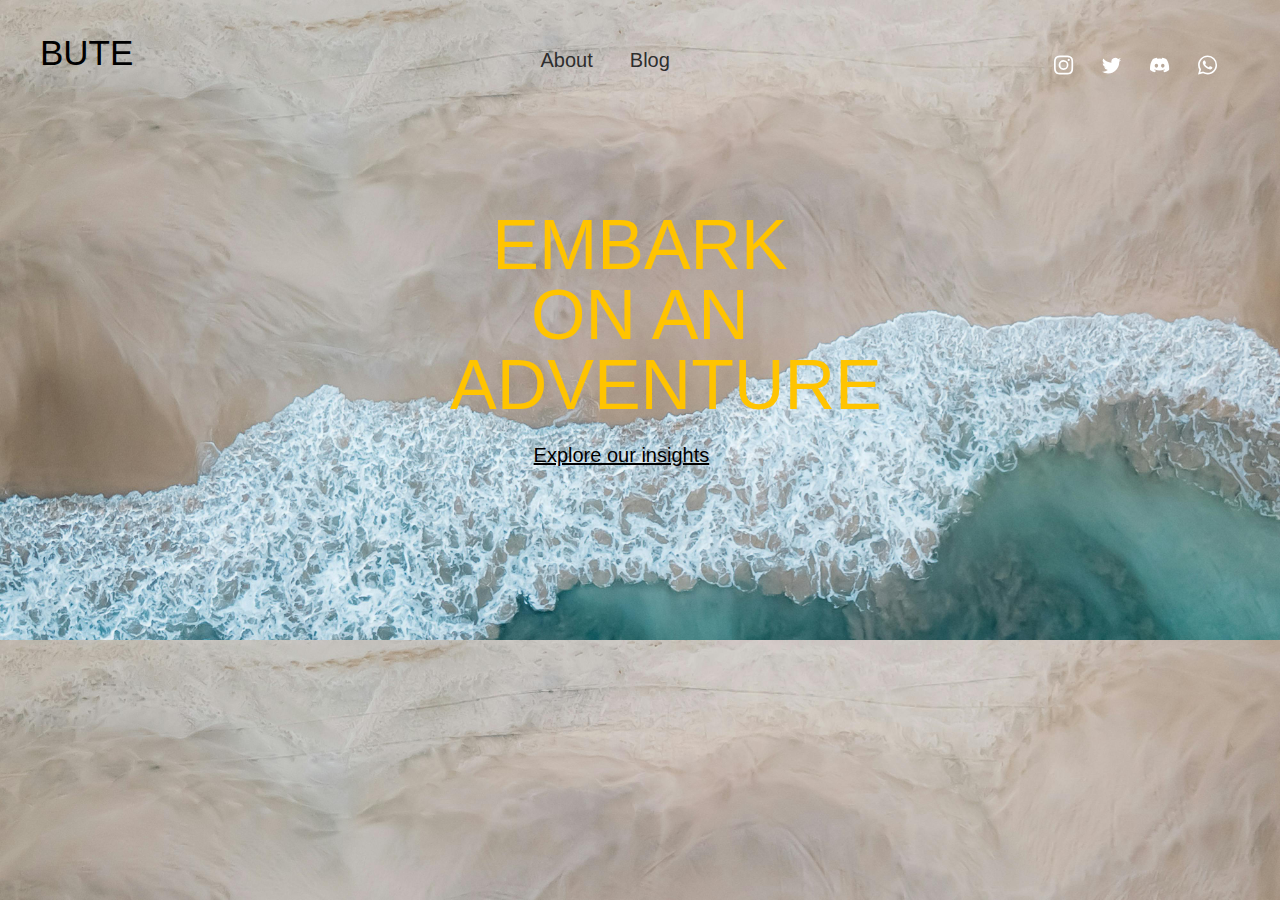
==== index.html @ 0e5b1144 "Initial commit" ====
<!DOCTYPE html>
<html lang="en">
  <head>
    <meta charset="UTF-8" />
    <meta http-equiv="X-UA-Compatible" content="IE=edge" />
    <meta name="viewport" content="width=device-width, initial-scale=1.0" />
    <title>Home</title>
    <link rel="stylesheet" href="home/styles/styles.css" />
  </head>
  <body>
    <header>
      <nav>
        <p>BUTE</p>

        <ul>
          <li><a href="#">About</a></li>
          <li><a href="#">Blog</a></li>
        </ul>
        <div class="card">
          <a class="social-link1">
            <svg
              viewBox="0 0 16 16"
              class="bi bi-instagram"
              fill="currentColor"
              height="12"
              width="12"
              xmlns="http://www.w3.org/2000/svg"
              style="color: white"
            >
              <path
                fill="white"
                d="M8 0C5.829 0 5.556.01 4.703.048 3.85.088 3.269.222 2.76.42a3.917 3.917 0 0 0-1.417.923A3.927 3.927 0 0 0 .42 2.76C.222 3.268.087 3.85.048 4.7.01 5.555 0 5.827 0 8.001c0 2.172.01 2.444.048 3.297.04.852.174 1.433.372 1.942.205.526.478.972.923 1.417.444.445.89.719 1.416.923.51.198 1.09.333 1.942.372C5.555 15.99 5.827 16 8 16s2.444-.01 3.298-.048c.851-.04 1.434-.174 1.943-.372a3.916 3.916 0 0 0 1.416-.923c.445-.445.718-.891.923-1.417.197-.509.332-1.09.372-1.942C15.99 10.445 16 10.173 16 8s-.01-2.445-.048-3.299c-.04-.851-.175-1.433-.372-1.941a3.926 3.926 0 0 0-.923-1.417A3.911 3.911 0 0 0 13.24.42c-.51-.198-1.092-.333-1.943-.372C10.443.01 10.172 0 7.998 0h.003zm-.717 1.442h.718c2.136 0 2.389.007 3.232.046.78.035 1.204.166 1.486.275.373.145.64.319.92.599.28.28.453.546.598.92.11.281.24.705.275 1.485.039.843.047 1.096.047 3.231s-.008 2.389-.047 3.232c-.035.78-.166 1.203-.275 1.485a2.47 2.47 0 0 1-.599.919c-.28.28-.546.453-.92.598-.28.11-.704.24-1.485.276-.843.038-1.096.047-3.232.047s-2.39-.009-3.233-.047c-.78-.036-1.203-.166-1.485-.276a2.478 2.478 0 0 1-.92-.598 2.48 2.48 0 0 1-.6-.92c-.109-.281-.24-.705-.275-1.485-.038-.843-.046-1.096-.046-3.233 0-2.136.008-2.388.046-3.231.036-.78.166-1.204.276-1.486.145-.373.319-.64.599-.92.28-.28.546-.453.92-.598.282-.11.705-.24 1.485-.276.738-.034 1.024-.044 2.515-.045v.002zm4.988 1.328a.96.96 0 1 0 0 1.92.96.96 0 0 0 0-1.92zm-4.27 1.122a4.109 4.109 0 1 0 0 8.217 4.109 4.109 0 0 0 0-8.217zm0 1.441a2.667 2.667 0 1 1 0 5.334 2.667 2.667 0 0 1 0-5.334z"
              ></path>
            </svg>
          </a>
          <a class="social-link2">
            <svg
              viewBox="0 0 16 16"
              class="bi bi-twitter"
              fill="currentColor"
              height="12"
              width="12"
              xmlns="http://www.w3.org/2000/svg"
              style="color: white"
            >
              <path
                fill="white"
                d="M5.026 15c6.038 0 9.341-5.003 9.341-9.334 0-.14 0-.282-.006-.422A6.685 6.685 0 0 0 16 3.542a6.658 6.658 0 0 1-1.889.518 3.301 3.301 0 0 0 1.447-1.817 6.533 6.533 0 0 1-2.087.793A3.286 3.286 0 0 0 7.875 6.03a9.325 9.325 0 0 1-6.767-3.429 3.289 3.289 0 0 0 1.018 4.382A3.323 3.323 0 0 1 .64 6.575v.045a3.288 3.288 0 0 0 2.632 3.218 3.203 3.203 0 0 1-.865.115 3.23 3.23 0 0 1-.614-.057 3.283 3.283 0 0 0 3.067 2.277A6.588 6.588 0 0 1 .78 13.58a6.32 6.32 0 0 1-.78-.045A9.344 9.344 0 0 0 5.026 15z"
              ></path>
            </svg>
          </a>
          <a class="social-link3">
            <svg
              viewBox="0 0 16 16"
              class="bi bi-discord"
              fill="currentColor"
              height="12"
              width="12"
              xmlns="http://www.w3.org/2000/svg"
              style="color: white"
            >
              <path
                fill="white"
                d="M13.545 2.907a13.227 13.227 0 0 0-3.257-1.011.05.05 0 0 0-.052.025c-.141.25-.297.577-.406.833a12.19 12.19 0 0 0-3.658 0 8.258 8.258 0 0 0-.412-.833.051.051 0 0 0-.052-.025c-1.125.194-2.22.534-3.257 1.011a.041.041 0 0 0-.021.018C.356 6.024-.213 9.047.066 12.032c.001.014.01.028.021.037a13.276 13.276 0 0 0 3.995 2.02.05.05 0 0 0 .056-.019c.308-.42.582-.863.818-1.329a.05.05 0 0 0-.01-.059.051.051 0 0 0-.018-.011 8.875 8.875 0 0 1-1.248-.595.05.05 0 0 1-.02-.066.051.051 0 0 1 .015-.019c.084-.063.168-.129.248-.195a.05.05 0 0 1 .051-.007c2.619 1.196 5.454 1.196 8.041 0a.052.052 0 0 1 .053.007c.08.066.164.132.248.195a.051.051 0 0 1-.004.085 8.254 8.254 0 0 1-1.249.594.05.05 0 0 0-.03.03.052.052 0 0 0 .003.041c.24.465.515.909.817 1.329a.05.05 0 0 0 .056.019 13.235 13.235 0 0 0 4.001-2.02.049.049 0 0 0 .021-.037c.334-3.451-.559-6.449-2.366-9.106a.034.034 0 0 0-.02-.019Zm-8.198 7.307c-.789 0-1.438-.724-1.438-1.612 0-.889.637-1.613 1.438-1.613.807 0 1.45.73 1.438 1.613 0 .888-.637 1.612-1.438 1.612Zm5.316 0c-.788 0-1.438-.724-1.438-1.612 0-.889.637-1.613 1.438-1.613.807 0 1.451.73 1.438 1.613 0 .888-.631 1.612-1.438 1.612Z"
              ></path>
            </svg>
          </a>
          <a class="social-link4">
            <svg
              viewBox="0 0 16 16"
              class="bi bi-whatsapp"
              fill="currentColor"
              height="12"
              width="12"
              xmlns="http://www.w3.org/2000/svg"
              style="color: white"
            >
              <path
                fill="white"
                d="M13.601 2.326A7.854 7.854 0 0 0 7.994 0C3.627 0 .068 3.558.064 7.926c0 1.399.366 2.76 1.057 3.965L0 16l4.204-1.102a7.933 7.933 0 0 0 3.79.965h.004c4.368 0 7.926-3.558 7.93-7.93A7.898 7.898 0 0 0 13.6 2.326zM7.994 14.521a6.573 6.573 0 0 1-3.356-.92l-.24-.144-2.494.654.666-2.433-.156-.251a6.56 6.56 0 0 1-1.007-3.505c0-3.626 2.957-6.584 6.591-6.584a6.56 6.56 0 0 1 4.66 1.931 6.557 6.557 0 0 1 1.928 4.66c-.004 3.639-2.961 6.592-6.592 6.592zm3.615-4.934c-.197-.099-1.17-.578-1.353-.646-.182-.065-.315-.099-.445.099-.133.197-.513.646-.627.775-.114.133-.232.148-.43.05-.197-.1-.836-.308-1.592-.985-.59-.525-.985-1.175-1.103-1.372-.114-.198-.011-.304.088-.403.087-.088.197-.232.296-.346.1-.114.133-.198.198-.33.065-.134.034-.248-.015-.347-.05-.099-.445-1.076-.612-1.47-.16-.389-.323-.335-.445-.34-.114-.007-.247-.007-.38-.007a.729.729 0 0 0-.529.247c-.182.198-.691.677-.691 1.654 0 .977.71 1.916.81 2.049.098.133 1.394 2.132 3.383 2.992.47.205.84.326 1.129.418.475.152.904.129 1.246.08.38-.058 1.171-.48 1.338-.943.164-.464.164-.86.114-.943-.049-.084-.182-.133-.38-.232z"
              ></path>
            </svg>
          </a>
        </div>
      </nav>
    </header>

    <main>
      <div>
        <p>EMBARK ON AN ADVENTURE</p>
      <h1><a href="#">Explore our insights </a></h1>
      </div>

  </body>
</html>
---- home/styles/styles.css ----
/* http://meyerweb.com/eric/tools/css/reset/ 
   v2.0 | 20110126
   License: none (public domain)
*/
html,
body,
div,
span,
applet,
object,
iframe,
h1,
h2,
h3,
h4,
h5,
h6,
p,
blockquote,
pre,
a,
abbr,
acronym,
address,
big,
cite,
code,
del,
dfn,
em,
img,
ins,
kbd,
q,
s,
samp,
small,
strike,
strong,
sub,
sup,
tt,
var,
b,
u,
i,
center,
dl,
dt,
dd,
ol,
ul,
li,
fieldset,
form,
label,
legend,
table,
caption,
tbody,
tfoot,
thead,
tr,
th,
td,
article,
aside,
canvas,
details,
embed,
figure,
figcaption,
footer,
header,
hgroup,
menu,
nav,
output,
ruby,
section,
summary,
time,
mark,
audio,
video {
  margin: 0;
  padding: 0;
  border: 0;
  font-size: 100%;
  font: inherit;
  vertical-align: baseline;
}

/* HTML5 display-role reset for older browsers */
article,
aside,
details,
figcaption,
figure,
footer,
header,
hgroup,
menu,
nav,
section {
  display: block;
}

body {
  line-height: 1;
}

ol,
ul {
  list-style: none;
}

blockquote,
q {
  quotes: none;
}

blockquote:before,
blockquote:after,
q:before,
q:after {
  content: "";
  content: none;
}

table {
  border-collapse: collapse;
  border-spacing: 0;
}

body {
  background: url(../image/image.jpg);
  background-size: cover;
  width: 100%;
  height: 100%;
  font-family: "Franklin Gothic Medium", "Arial Narrow", Arial, sans-serif;
}
body header nav {
  margin-left: 40px;
  margin-top: 35px;
  display: flex;
  justify-content: space-between;
}
@media (max-width: 768px) {
  body header nav {
    margin-left: 20px;
  }
}
@media (max-width: 425px) {
  body header nav {
    margin-left: 12px;
  }
}
body header nav > P {
  color: black;
  font-size: 45px;
}
@media (max-width: 1350px) {
  body header nav > P {
    font-size: 35px;
  }
}
@media (max-width: 768px) {
  body header nav > P {
    font-size: 20px;
  }
}
@media (max-width: 425px) {
  body header nav > P {
    font-size: 15px;
  }
}
body header nav > ul {
  display: flex;
  margin-top: 15px;
}
@media (max-width: 768px) {
  body header nav > ul {
    margin-top: 0;
  }
}
body header nav > ul > li > a {
  font-size: 25px;
  color: rgb(46, 46, 46);
  margin-left: 45px;
  text-decoration: none;
}
@media (max-width: 1350px) {
  body header nav > ul > li > a {
    font-size: 20px;
    margin-left: 37px;
  }
}
@media (max-width: 768px) {
  body header nav > ul > li > a {
    font-size: 15px;
    margin-left: 19px;
  }
}
@media (max-width: 425px) {
  body header nav > ul > li > a {
    font-size: 10px;
    margin-left: 14px;
  }
}
body header .card {
  display: flex;
  height: 60px;
  width: 240px;
}
@media (max-width: 768px) {
  body header .card {
    height: 50px;
    width: 200px;
  }
}
@media (max-width: 425px) {
  body header .card {
    height: 40px;
    width: 175px;
  }
}
body header .card svg {
  position: absolute;
  display: flex;
  width: 40%;
  height: 100%;
  font-size: 24px;
  font-weight: 700;
  opacity: 1;
  transition: opacity 0.25s;
  z-index: 2;
  cursor: pointer;
}
body header .card .social-link1,
body header .card .social-link2,
body header .card .social-link3,
body header .card .social-link4 {
  position: relative;
  display: flex;
  align-items: center;
  justify-content: center;
  width: 20%;
  color: whitesmoke;
  font-size: 24px;
  text-decoration: none;
  transition: 0.25s;
  border-radius: 50px;
}
body header .card svg {
  transform: scale(1);
}
body header .card .social-link1:hover {
  background: #f09433;
  width: 45px;
  height: 45px;
  background: -moz-linear-gradient(35deg, #f09433 0%, #e6683c 25%, #dc2743 50%, #cc2366 75%, #bc1888 100%);
  background: -webkit-linear-gradient(45deg, #f09433 0%, #e6683c 25%, #dc2743 50%, #cc2366 75%, #bc1888 100%);
  background: linear-gradient(45deg, #f09433 0%, #e6683c 25%, #dc2743 50%, #cc2366 75%, #bc1888 100%);
  filter: progid:DXImageTransform.Microsoft.gradient( startColorstr="#f09433", endColorstr="#bc1888",GradientType=1 );
  animation: bounce_613 0.4s linear;
}
@media (max-width: 768px) {
  body header .card .social-link1:hover {
    width: 35px;
    height: 35px;
  }
}
body header .card .social-link2:hover {
  width: 45px;
  height: 45px;
  background-color: #00ccff;
  animation: bounce_613 0.4s linear;
}
@media (max-width: 768px) {
  body header .card .social-link2:hover {
    width: 35px;
    height: 35px;
  }
}
body header .card .social-link3:hover {
  width: 45px;
  height: 45px;
  background-color: #5865f2;
  animation: bounce_613 0.4s linear;
}
@media (max-width: 768px) {
  body header .card .social-link3:hover {
    width: 35px;
    height: 35px;
  }
}
body header .card .social-link4:hover {
  width: 45px;
  height: 45px;
  background-color: #12a50b;
  animation: bounce_613 0.4s linear;
}
@media (max-width: 768px) {
  body header .card .social-link4:hover {
    width: 35px;
    height: 35px;
  }
}
@keyframes bounce_613 {
  40% {
    transform: scale(1.4);
  }
  60% {
    transform: scale(0.8);
  }
  80% {
    transform: scale(1.2);
  }
  100% {
    transform: scale(1);
  }
}
body main {
  display: flex;
  justify-content: center;
  margin-top: 11%;
}
@media (max-width: 1350px) {
  body main {
    margin-top: 9%;
  }
}
@media (max-width: 768px) {
  body main {
    margin-top: 6%;
  }
}
@media (max-width: 425px) {
  body main {
    margin-top: 4%;
  }
}
body main > div > p {
  width: 550px;
  text-align: center;
  font-size: 100px;
  color: rgb(255, 196, 0);
}
@media (max-width: 1350px) {
  body main > div > p {
    font-size: 70px;
    width: 380px;
  }
}
@media (max-width: 768px) {
  body main > div > p {
    font-size: 45px;
    width: 230px;
  }
}
@media (max-width: 425px) {
  body main > div > p {
    font-size: 35px;
    width: 180px;
  }
}
body main > div > h1 {
  font-size: 23px;
  margin-left: 25%;
  margin-top: 30px;
}
@media (max-width: 1350px) {
  body main > div > h1 {
    font-size: 20px;
    margin-left: 22%;
    margin-top: 25px;
  }
}
@media (max-width: 768px) {
  body main > div > h1 {
    font-size: 17px;
    margin-top: 20px;
    margin-left: 18%;
  }
}
@media (max-width: 425px) {
  body main > div > h1 {
    font-size: 14px;
    margin-top: 15px;
    margin-left: 13%;
  }
}
body main > div > h1 > a {
  color: black;
}

/*# sourceMappingURL=styles.css.map */
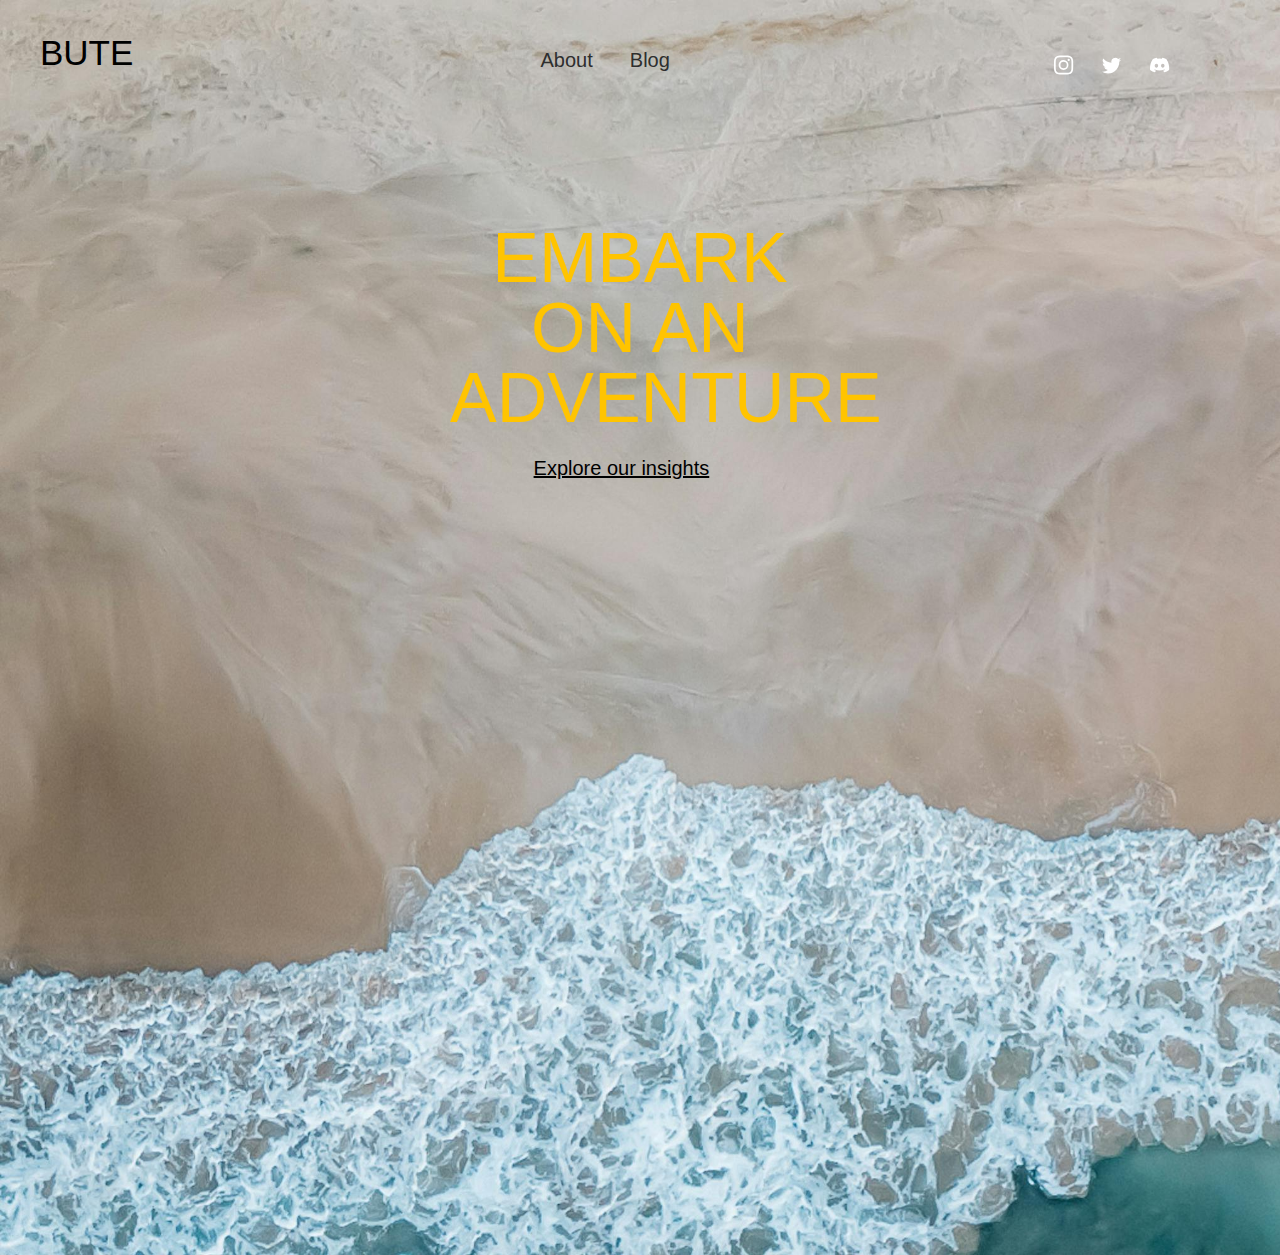
==== commit f948a18a: "change" ====
--- a/index.html
+++ b/index.html
@@ -13,7 +13,7 @@
         <p>BUTE</p>
 
         <ul>
-          <li><a href="#">About</a></li>
+          <li><a href="About/index.html">About</a></li>
           <li><a href="#">Blog</a></li>
         </ul>
         <div class="card">
@@ -65,22 +65,7 @@
               ></path>
             </svg>
           </a>
-          <a class="social-link4">
-            <svg
-              viewBox="0 0 16 16"
-              class="bi bi-whatsapp"
-              fill="currentColor"
-              height="12"
-              width="12"
-              xmlns="http://www.w3.org/2000/svg"
-              style="color: white"
-            >
-              <path
-                fill="white"
-                d="M13.601 2.326A7.854 7.854 0 0 0 7.994 0C3.627 0 .068 3.558.064 7.926c0 1.399.366 2.76 1.057 3.965L0 16l4.204-1.102a7.933 7.933 0 0 0 3.79.965h.004c4.368 0 7.926-3.558 7.93-7.93A7.898 7.898 0 0 0 13.6 2.326zM7.994 14.521a6.573 6.573 0 0 1-3.356-.92l-.24-.144-2.494.654.666-2.433-.156-.251a6.56 6.56 0 0 1-1.007-3.505c0-3.626 2.957-6.584 6.591-6.584a6.56 6.56 0 0 1 4.66 1.931 6.557 6.557 0 0 1 1.928 4.66c-.004 3.639-2.961 6.592-6.592 6.592zm3.615-4.934c-.197-.099-1.17-.578-1.353-.646-.182-.065-.315-.099-.445.099-.133.197-.513.646-.627.775-.114.133-.232.148-.43.05-.197-.1-.836-.308-1.592-.985-.59-.525-.985-1.175-1.103-1.372-.114-.198-.011-.304.088-.403.087-.088.197-.232.296-.346.1-.114.133-.198.198-.33.065-.134.034-.248-.015-.347-.05-.099-.445-1.076-.612-1.47-.16-.389-.323-.335-.445-.34-.114-.007-.247-.007-.38-.007a.729.729 0 0 0-.529.247c-.182.198-.691.677-.691 1.654 0 .977.71 1.916.81 2.049.098.133 1.394 2.132 3.383 2.992.47.205.84.326 1.129.418.475.152.904.129 1.246.08.38-.058 1.171-.48 1.338-.943.164-.464.164-.86.114-.943-.049-.084-.182-.133-.38-.232z"
-              ></path>
-            </svg>
-          </a>
+          
         </div>
       </nav>
     </header>
--- a/home/styles/styles.css
+++ b/home/styles/styles.css
@@ -137,8 +137,21 @@
   background: url(../image/image.jpg);
   background-size: cover;
   width: 100%;
-  height: 100%;
+  height: 1350px;
   font-family: "Franklin Gothic Medium", "Arial Narrow", Arial, sans-serif;
+}
+@media (max-width: 1350px) {
+  body {
+    height: 1220px;
+  }
+}
+@media (max-width: 768px) {
+  body {
+    background: url(../image/image2.png);
+    width: 100%;
+    height: 820px;
+    background-size: cover;
+  }
 }
 body header nav {
   margin-left: 40px;
@@ -198,13 +211,13 @@
 }
 @media (max-width: 768px) {
   body header nav > ul > li > a {
+    font-size: 19px;
+    margin-left: 19px;
+  }
+}
+@media (max-width: 425px) {
+  body header nav > ul > li > a {
     font-size: 15px;
-    margin-left: 19px;
-  }
-}
-@media (max-width: 425px) {
-  body header nav > ul > li > a {
-    font-size: 10px;
     margin-left: 14px;
   }
 }
@@ -239,8 +252,7 @@
 }
 body header .card .social-link1,
 body header .card .social-link2,
-body header .card .social-link3,
-body header .card .social-link4 {
+body header .card .social-link3 {
   position: relative;
   display: flex;
   align-items: center;
@@ -295,18 +307,6 @@
     height: 35px;
   }
 }
-body header .card .social-link4:hover {
-  width: 45px;
-  height: 45px;
-  background-color: #12a50b;
-  animation: bounce_613 0.4s linear;
-}
-@media (max-width: 768px) {
-  body header .card .social-link4:hover {
-    width: 35px;
-    height: 35px;
-  }
-}
 @keyframes bounce_613 {
   40% {
     transform: scale(1.4);
@@ -328,17 +328,17 @@
 }
 @media (max-width: 1350px) {
   body main {
-    margin-top: 9%;
+    margin-top: 10%;
   }
 }
 @media (max-width: 768px) {
   body main {
-    margin-top: 6%;
+    margin-top: 20%;
   }
 }
 @media (max-width: 425px) {
   body main {
-    margin-top: 4%;
+    margin-top: 20%;
   }
 }
 body main > div > p {
@@ -361,8 +361,8 @@
 }
 @media (max-width: 425px) {
   body main > div > p {
-    font-size: 35px;
-    width: 180px;
+    font-size: 45px;
+    width: 220px;
   }
 }
 body main > div > h1 {
